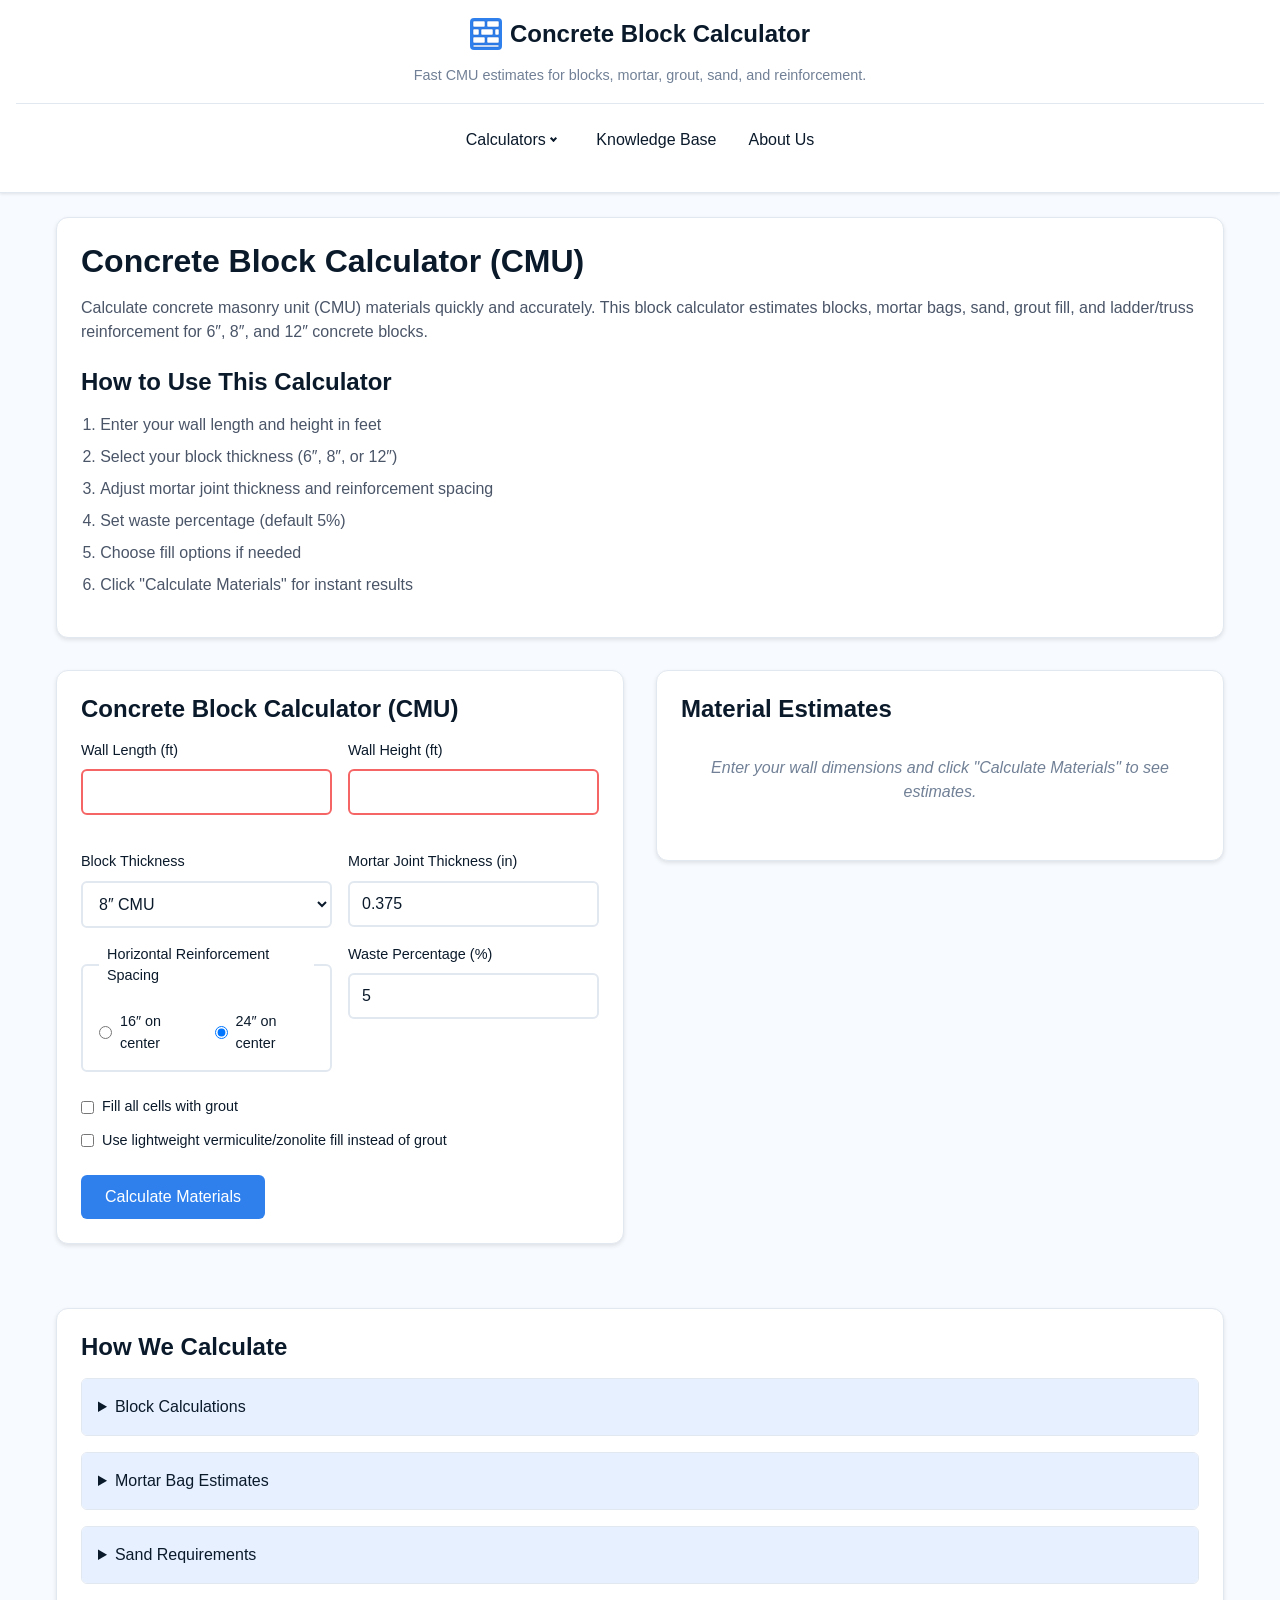
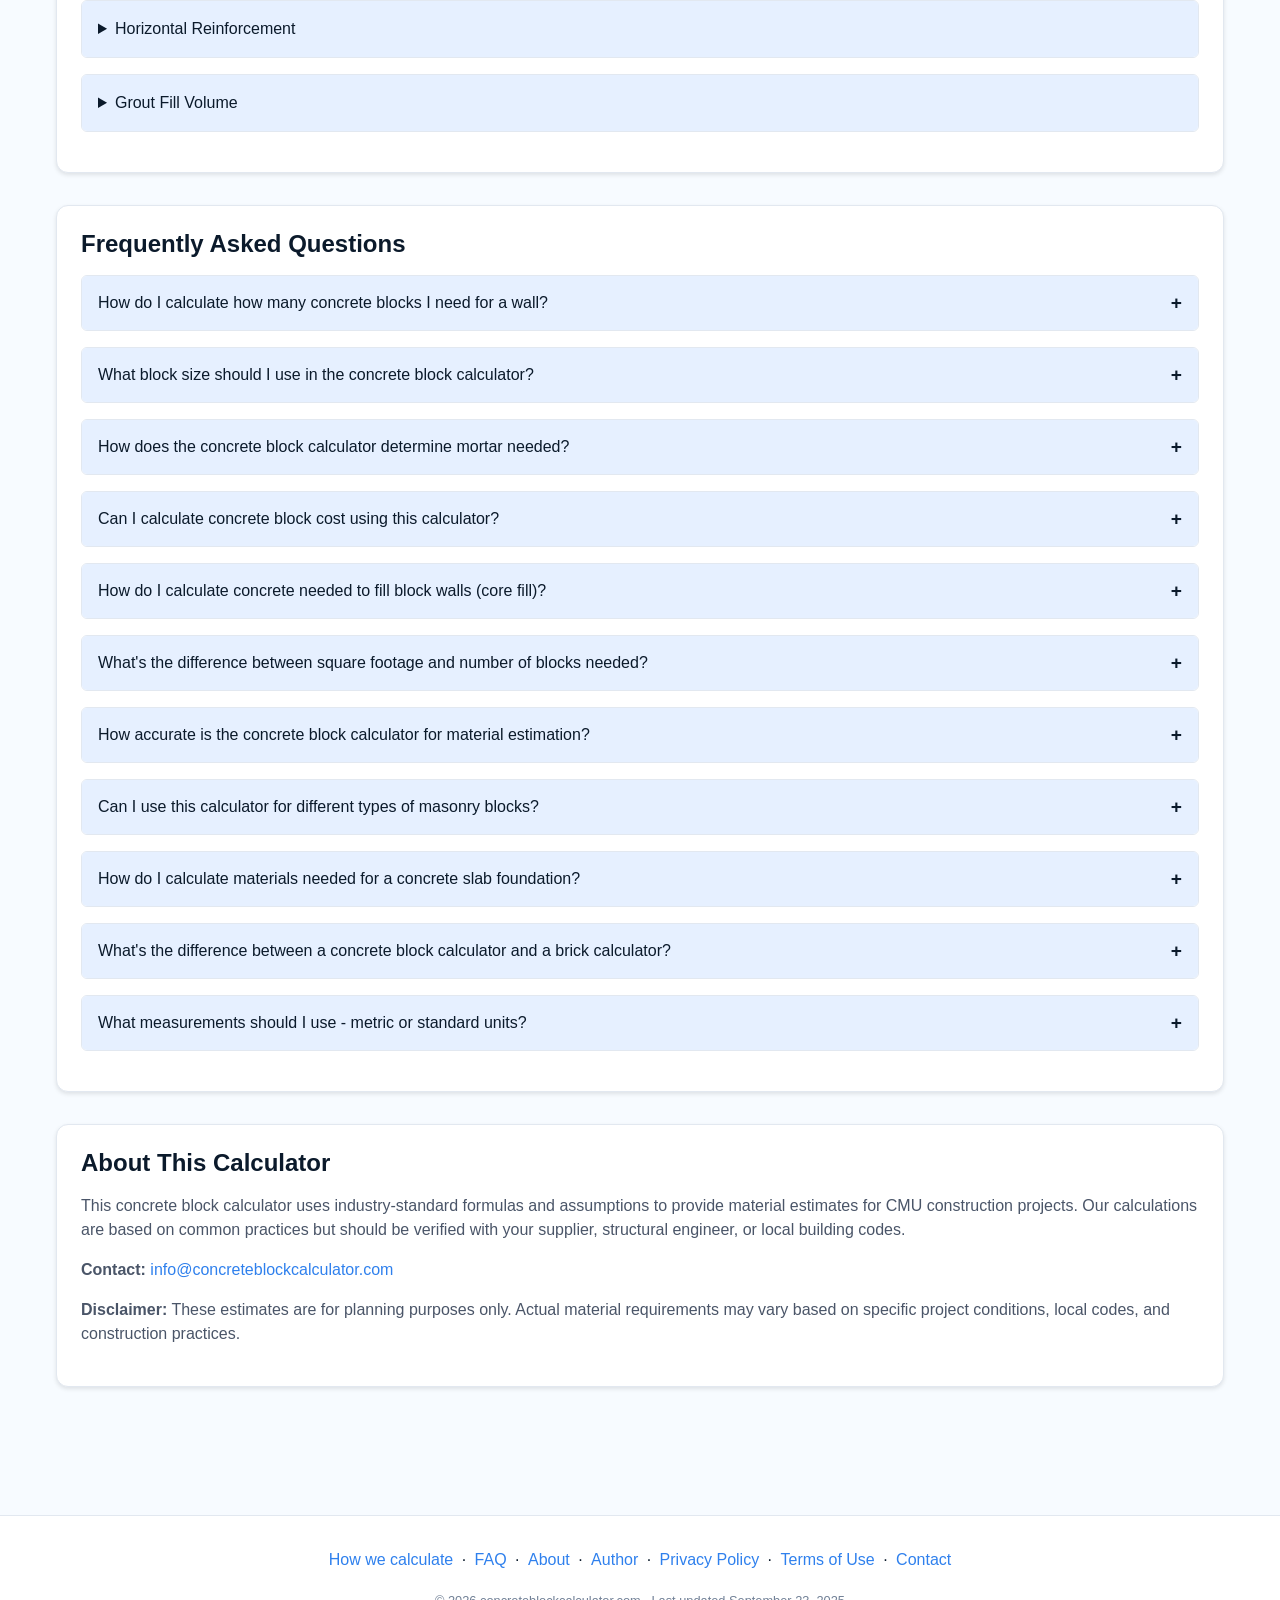
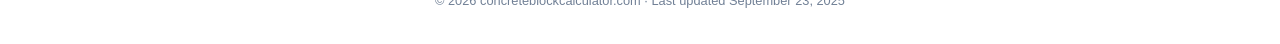
==== index.html @ 1ff7d99a "Refining Blog, Knowledge Base, Favicon, and navigation links" ====
<!DOCTYPE html>
<html lang="en">
<head>
  <meta charset="utf-8">
  <title>Concrete Block Calculator (CMU) – Blocks, Mortar, Grout, Reinforcement</title>
  <meta name="viewport" content="width=device-width, initial-scale=1">
  <meta name="description" content="Calculate concrete block (CMU) materials for 6″, 8″, and 12″ blocks. Estimate blocks, mortar, sand, grout, and reinforcement with our fast, accurate tool.">
  <link rel="canonical" href="https://concreteblockcalculator.com/">
  <meta property="og:title" content="Concrete Block Calculator (CMU)">
  <meta property="og:description" content="Calculate concrete block (CMU) materials for 6″, 8″, and 12″ blocks. Estimate blocks, mortar, sand, grout, and reinforcement with our fast, accurate tool.">
  <meta property="og:type" content="website">
  <meta property="og:url" content="https://concreteblockcalculator.com/">
  <meta property="og:image" content="https://concreteblockcalculator.com/favicon.svg">
  <meta name="twitter:card" content="summary_large_image">
  <meta name="twitter:title" content="Concrete Block Calculator (CMU)">
  <meta name="twitter:description" content="Calculate concrete block (CMU) materials for 6″, 8″, and 12″ blocks. Estimate blocks, mortar, sand, grout, and reinforcement with our fast, accurate tool.">
  <meta name="twitter:image" content="https://concreteblockcalculator.com/favicon.svg">
  <link rel="manifest" href="manifest.webmanifest">
  <link rel="icon" href="favicon.svg" type="image/svg+xml">
  
  <!-- Google tag (gtag.js) -->
  <script async src="https://www.googletagmanager.com/gtag/js?id=G-LEM0LS9VSQ"></script>
  <script>
    window.dataLayer = window.dataLayer || [];
    function gtag(){dataLayer.push(arguments);}
    gtag('js', new Date());
    gtag('config', 'G-LEM0LS9VSQ');
  </script>
  
  <style>
    /* Critical CSS for above-the-fold */
    *,*::before,*::after{box-sizing:border-box}
    body{margin:0;font-family:-apple-system,BlinkMacSystemFont,"Segoe UI",Roboto,sans-serif;line-height:1.5;color:#0B1A2B;background:#F7FBFF}
    .site-header{padding:1rem;text-align:center;background:#fff;box-shadow:0 1px 3px rgba(0,0,0,0.1)}
    .nav-menu{display:flex;justify-content:center;gap:1rem;margin:1rem 0}
    .nav-menu a{font-size:1rem;color:#0B1A2B;text-decoration:none}
    .nav-menu a:hover{text-decoration:underline}
    .brand{display:inline-flex;align-items:center;gap:0.5rem;font-size:1.5rem;font-weight:700;text-decoration:none;color:#0B1A2B}
    .brand img{width:32px;height:32px}
    .tagline{margin:0.5rem 0 0;color:#666;font-size:0.9rem}
    main{max-width:1200px;margin:0 auto;padding:1rem}
    .calculator{background:#fff;border-radius:8px;padding:1.5rem;margin-bottom:2rem;box-shadow:0 2px 4px rgba(0,0,0,0.1)}
    h1{margin:0 0 1rem;font-size:2rem;color:#0B1A2B}
  </style>
  <link rel="stylesheet" href="styles.css">
</head>
<body>
  <a href="#main" class="skip-link">Skip to main content</a>
  <header class="site-header">
    <div class="header-container">
      <div class="brand-group">
        <a class="brand" href="/">
          <img src="favicon.svg" alt="" aria-hidden="true" width="32" height="32">
          <span>Concrete Block Calculator</span>
        </a>
        <p class="tagline">Fast CMU estimates for blocks, mortar, grout, sand, and reinforcement.</p>
      </div>

      <button class="menu-toggle" aria-label="Toggle navigation" aria-expanded="false" id="menuToggle">
        <span class="hamburger"></span>
      </button>

      <nav class="main-nav" id="mainNav">
        <div class="nav-item dropdown">
          <a class="nav-link dropdown-toggle" id="calculatorsDropdown" role="button" aria-expanded="false">Calculators</a>
          <div class="dropdown-menu" aria-labelledby="calculatorsDropdown">
            <a href="/" class="dropdown-item">Concrete Block Calculator</a>
            <a href="/retaining-wall/index.html" class="dropdown-item">Retaining Wall Calculator</a>
            <a href="/block-weight/index.html" class="dropdown-item">Block Weight Calculator</a>
            <a href="/fire-pit-planter/index.html" class="dropdown-item">Fire Pit & Planter Calculator</a>
          </div>
        </div>
        <div class="nav-item">
          <a href="/knowledge-base/" class="nav-link">Knowledge Base</a>
        </div>
        <div class="nav-item">
          <a href="/about-us/" class="nav-link">About Us</a>
        </div>
      </nav>
    </div>
  </header>

  <main id="main">
    <section class="intro">
      <h1>Concrete Block Calculator (CMU)</h1>
      <p>Calculate concrete masonry unit (CMU) materials quickly and accurately. This block calculator estimates blocks, mortar bags, sand, grout fill, and ladder/truss reinforcement for 6″, 8″, and 12″ concrete blocks.</p>
      <div class="steps">
        <h2>How to Use This Calculator</h2>
        <ol>
          <li>Enter your wall length and height in feet</li>
          <li>Select your block thickness (6″, 8″, or 12″)</li>
          <li>Adjust mortar joint thickness and reinforcement spacing</li>
          <li>Set waste percentage (default 5%)</li>
          <li>Choose fill options if needed</li>
          <li>Click "Calculate Materials" for instant results</li>
        </ol>
      </div>
    </section>

    <div class="main-content">
      <section class="calculator" aria-labelledby="calc-title">
        <h2 id="calc-title">Concrete Block Calculator (CMU)</h2>
        
        <form id="calc-form" novalidate>
          <div class="form-grid">
            <div class="form-group">
              <label for="length">Wall Length (ft)</label>
              <input type="number" id="length" name="length" min="0" step="0.1" required aria-describedby="length-error">
              <div id="length-error" class="error-message" aria-live="polite"></div>
            </div>

            <div class="form-group">
              <label for="height">Wall Height (ft)</label>
              <input type="number" id="height" name="height" min="0" step="0.1" required aria-describedby="height-error">
              <div id="height-error" class="error-message" aria-live="polite"></div>
            </div>

            <div class="form-group">
              <label for="thickness">Block Thickness</label>
              <select id="thickness" name="thickness" required>
                <option value="6">6″ CMU</option>
                <option value="8" selected>8″ CMU</option>
                <option value="12">12″ CMU</option>
              </select>
            </div>

            <div class="form-group">
              <label for="mortarJoint">Mortar Joint Thickness (in)</label>
              <input type="number" id="mortarJoint" name="mortarJoint" value="0.375" min="0.25" max="0.75" step="0.125" title="Typical range: 0.25″ to 0.75″">
            </div>

            <div class="form-group">
              <fieldset>
                <legend>Horizontal Reinforcement Spacing</legend>
                <div class="radio-group">
                  <label>
                    <input type="radio" name="spacing" value="16" id="spacing16">
                    <span>16″ on center</span>
                  </label>
                  <label>
                    <input type="radio" name="spacing" value="24" id="spacing24" checked>
                    <span>24″ on center</span>
                  </label>
                </div>
              </fieldset>
            </div>

            <div class="form-group">
              <label for="waste">Waste Percentage (%)</label>
              <input type="number" id="waste" name="waste" value="5" min="0" max="20" step="1">
            </div>
          </div>

          <div class="options">
            <div class="checkbox-group">
              <label>
                <input type="checkbox" id="fillCells" name="fillCells">
                <span>Fill all cells with grout</span>
              </label>
            </div>
            <div class="checkbox-group">
              <label>
                <input type="checkbox" id="useVermiculite" name="useVermiculite">
                <span>Use lightweight vermiculite/zonolite fill instead of grout</span>
              </label>
            </div>
          </div>

          <button type="submit" class="btn-primary">Calculate Materials</button>
        </form>
      </section>

      <section class="results" aria-live="polite" aria-atomic="true" id="results">
        <h2>Material Estimates</h2>
        <div id="results-content">
          <p class="placeholder">Enter your wall dimensions and click "Calculate Materials" to see estimates.</p>
        </div>
        <div class="result-actions" style="display: none;">
          <button id="printBtn" class="btn-secondary">Print / Save PDF</button>
          <button id="copyBtn" class="btn-secondary">Copy Results</button>
          <button id="shareBtn" class="btn-secondary">Share Link</button>
        </div>
      </section>
    </div>

    <section class="how" id="how-we-calculate">
      <h2>How We Calculate</h2>
      <details>
        <summary>Block Calculations</summary>
        <p><strong>Formula:</strong> Wall Area (ft²) ÷ Block Face Area (0.889 ft²) = Raw Blocks Needed</p>
        <p>Each standard 8×8×16 block covers approximately 0.889 square feet including mortar joints. We round up and add your specified waste percentage.</p>
      </details>
      
      <details>
        <summary>Mortar Bag Estimates</summary>
        <p><strong>Formula:</strong> (Blocks ÷ 100) × 7 bags = Mortar Bags</p>
        <p>Based on industry standard of approximately 7 bags of masonry cement per 100 blocks. Actual usage may vary based on joint thickness and block dimensions.</p>
      </details>
      
      <details>
        <summary>Sand Requirements</summary>
        <p><strong>Formula:</strong> Mortar Bags × 0.003 tons/bag = Sand Needed</p>
        <p>Estimates sand based on typical mortar mix ratios. Many contractors add an extra half yard for small pours.</p>
      </details>
      
      <details>
        <summary>Horizontal Reinforcement</summary>
        <p><strong>Formula:</strong> (Wall Height ÷ Spacing) × Wall Length = Linear Feet</p>
        <p>Calculates ladder or truss reinforcement runs based on your selected spacing (16″ or 24″ on center). Results rounded to 10-foot stick purchases.</p>
      </details>
      
      <details>
        <summary>Grout Fill Volume</summary>
        <p><strong>Factors per 100 ft²:</strong> 6″ = 0.93 yd³, 8″ = 1.12 yd³, 12″ = 1.65 yd³</p>
        <p>Based on typical hollow core volumes for standard CMU blocks. Add half yard option available for small pours.</p>
      </details>
    </section>

    <section class="faq" id="faq">
      <h2>Frequently Asked Questions</h2>
      
      <div class="faq-item">
        <button class="faq-question" aria-expanded="false" aria-controls="faq1">
          How do I calculate how many concrete blocks I need for a wall?
        </button>
        <div class="faq-answer" id="faq1">
          <p>To calculate the number of concrete blocks needed for a wall, use our concrete block calculator by entering the wall's width and height dimensions. The calculator will determine the total square footage of your wall and divide it by the area of a single concrete block to estimate the quantity needed. Remember to add 5-10% extra blocks for cuts and breakage during construction.</p>
        </div>
      </div>

      <div class="faq-item">
        <button class="faq-question" aria-expanded="false" aria-controls="faq2">
          What block size should I use in the concrete block calculator?
        </button>
        <div class="faq-answer" id="faq2">
          <p>Standard concrete blocks come in various sizes, with the most common being 8x8x16 inches. When using the concrete block calculator, select your specific block size from the dropdown menu. The calculator supports different masonry block dimensions including hollow blocks, cinder blocks, and solid concrete blocks to provide accurate material estimation.</p>
        </div>
      </div>

      <div class="faq-item">
        <button class="faq-question" aria-expanded="false" aria-controls="faq3">
          How does the concrete block calculator determine mortar needed?
        </button>
        <div class="faq-answer" id="faq3">
          <p>Our masonry calculator estimates the amount of mortar required based on your wall dimensions and block size. It calculates the number of mortar joints (horizontal and vertical) and multiplies by the joint thickness to determine total mortar volume. Typically, you'll need about 1 bag of mortar mix per 30-35 concrete blocks, depending on joint thickness and block dimensions.</p>
        </div>
      </div>

      <div class="faq-item">
        <button class="faq-question" aria-expanded="false" aria-controls="faq4">
          Can I calculate concrete block cost using this calculator?
        </button>
        <div class="faq-answer" id="faq4">
          <p>Yes, our concrete block calculator includes a cost estimation feature. Simply enter the price per block or price per square foot in your area, and the calculator will multiply this by the total number of blocks needed to estimate your material cost. This helps with construction budgeting and project planning.</p>
        </div>
      </div>

      <div class="faq-item">
        <button class="faq-question" aria-expanded="false" aria-controls="faq5">
          How do I calculate concrete needed to fill block walls (core fill)?
        </button>
        <div class="faq-answer" id="faq5">
          <p>To calculate concrete needed for block fill, use the calculator's core fill option. Enter your wall dimensions and select hollow blocks. The calculator will determine the volume of hollow cores that need filling with concrete. This is essential for reinforced masonry construction and structural concrete block walls.</p>
        </div>
      </div>

      <div class="faq-item">
        <button class="faq-question" aria-expanded="false" aria-controls="faq6">
          What's the difference between square footage and number of blocks needed?
        </button>
        <div class="faq-answer" id="faq6">
          <p>Square footage measures the total wall area, while the number of blocks needed is calculated by dividing the wall's square footage by the area of a single block. Our concrete block calculator performs this calculation automatically, accounting for mortar joints and providing both measurements for your construction project.</p>
        </div>
      </div>

      <div class="faq-item">
        <button class="faq-question" aria-expanded="false" aria-controls="faq7">
          How accurate is the concrete block calculator for material estimation?
        </button>
        <div class="faq-answer" id="faq7">
          <p>Our free concrete calculator provides precise estimates based on standard construction practices. However, actual materials needed may vary depending on factors like block size variations, mortar joint thickness, and construction methods. We recommend ordering 5-10% additional materials beyond the calculator's estimate to account for waste and cuts.</p>
        </div>
      </div>

      <div class="faq-item">
        <button class="faq-question" aria-expanded="false" aria-controls="faq8">
          Can I use this calculator for different types of masonry blocks?
        </button>
        <div class="faq-answer" id="faq8">
          <p>Yes, our masonry calculators support various block types including concrete blocks, cinder blocks, hollow blocks, and solid masonry units. Select your specific block type and dimensions, and the calculator will adjust the estimation accordingly. This versatility makes it useful for different construction and foundation projects.</p>
        </div>
      </div>

      <div class="faq-item">
        <button class="faq-question" aria-expanded="false" aria-controls="faq9">
          How do I calculate materials needed for a concrete slab foundation?
        </button>
        <div class="faq-answer" id="faq9">
          <p>For slab calculations, enter the length, width, and thickness of your concrete slab. The calculator will determine the cubic yards of concrete needed and can estimate additional materials like aggregate, cement, and sand ratios. This feature is perfect for foundation work and concrete construction projects.</p>
        </div>
      </div>

      <div class="faq-item">
        <button class="faq-question" aria-expanded="false" aria-controls="faq10">
          What's the difference between a concrete block calculator and a brick calculator?
        </button>
        <div class="faq-answer" id="faq10">
          <p>Concrete blocks and bricks are different masonry materials requiring separate calculations. Concrete blocks are typically larger (8x8x16 inches) and used for structural walls and foundations, while bricks are smaller (approximately 2.25x3.75x8 inches) and often used for decorative facades. Our concrete block calculator is specifically designed for concrete masonry units (CMU), but we also offer a brick calculator for traditional clay brick projects. Brick calculations require different mortar ratios and joint spacing compared to concrete blocks.</p>
        </div>
      </div>

      <div class="faq-item">
        <button class="faq-question" aria-expanded="false" aria-controls="faq11">
          What measurements should I use - metric or standard units?
        </button>
        <div class="faq-answer" id="faq11">
          <p>Our concrete block calculator supports both metric and standard (inch/foot) measurements. Choose the unit system that matches your project specifications. The calculator will maintain consistency throughout all calculations and provide results in your selected measurement system, ensuring accurate material quantity determination for your masonry project.</p>
        </div>
      </div>

      <script type="application/ld+json" id="faq-jsonld">
      {
        "@context": "https://schema.org",
        "@type": "FAQPage",
        "mainEntity": [
          {
            "@type": "Question",
            "name": "How do I calculate how many concrete blocks I need for a wall?",
            "acceptedAnswer": {
              "@type": "Answer",
              "text": "To calculate the number of concrete blocks needed for a wall, use our concrete block calculator by entering the wall's width and height dimensions. The calculator will determine the total square footage of your wall and divide it by the area of a single concrete block to estimate the quantity needed. Remember to add 5-10% extra blocks for cuts and breakage during construction."
            }
          },
          {
            "@type": "Question",
            "name": "What block size should I use in the concrete block calculator?",
            "acceptedAnswer": {
              "@type": "Answer",
              "text": "Standard concrete blocks come in various sizes, with the most common being 8x8x16 inches. When using the concrete block calculator, select your specific block size from the dropdown menu. The calculator supports different masonry block dimensions including hollow blocks, cinder blocks, and solid concrete blocks to provide accurate material estimation."
            }
          },
          {
            "@type": "Question",
            "name": "How does the concrete block calculator determine mortar needed?",
            "acceptedAnswer": {
              "@type": "Answer",
              "text": "Our masonry calculator estimates the amount of mortar required based on your wall dimensions and block size. It calculates the number of mortar joints (horizontal and vertical) and multiplies by the joint thickness to determine total mortar volume. Typically, you'll need about 1 bag of mortar mix per 30-35 concrete blocks, depending on joint thickness and block dimensions."
            }
          },
          {
            "@type": "Question",
            "name": "Can I calculate concrete block cost using this calculator?",
            "acceptedAnswer": {
              "@type": "Answer",
              "text": "Yes, our concrete block calculator includes a cost estimation feature. Simply enter the price per block or price per square foot in your area, and the calculator will multiply this by the total number of blocks needed to estimate your material cost. This helps with construction budgeting and project planning."
            }
          },
          {
            "@type": "Question",
            "name": "How do I calculate concrete needed to fill block walls (core fill)?",
            "acceptedAnswer": {
              "@type": "Answer",
              "text": "To calculate concrete needed for block fill, use the calculator's core fill option. Enter your wall dimensions and select hollow blocks. The calculator will determine the volume of hollow cores that need filling with concrete. This is essential for reinforced masonry construction and structural concrete block walls."
            }
          },
          {
            "@type": "Question",
            "name": "What's the difference between square footage and number of blocks needed?",
            "acceptedAnswer": {
              "@type": "Answer",
              "text": "Square footage measures the total wall area, while the number of blocks needed is calculated by dividing the wall's square footage by the area of a single block. Our concrete block calculator performs this calculation automatically, accounting for mortar joints and providing both measurements for your construction project."
            }
          },
          {
            "@type": "Question",
            "name": "How accurate is the concrete block calculator for material estimation?",
            "acceptedAnswer": {
              "@type": "Answer",
              "text": "Our free concrete calculator provides precise estimates based on standard construction practices. However, actual materials needed may vary depending on factors like block size variations, mortar joint thickness, and construction methods. We recommend ordering 5-10% additional materials beyond the calculator's estimate to account for waste and cuts."
            }
          },
          {
            "@type": "Question",
            "name": "Can I use this calculator for different types of masonry blocks?",
            "acceptedAnswer": {
              "@type": "Answer",
              "text": "Yes, our masonry calculators support various block types including concrete blocks, cinder blocks, hollow blocks, and solid masonry units. Select your specific block type and dimensions, and the calculator will adjust the estimation accordingly. This versatility makes it useful for different construction and foundation projects."
            }
          },
          {
            "@type": "Question",
            "name": "How do I calculate materials needed for a concrete slab foundation?",
            "acceptedAnswer": {
              "@type": "Answer",
              "text": "For slab calculations, enter the length, width, and thickness of your concrete slab. The calculator will determine the cubic yards of concrete needed and can estimate additional materials like aggregate, cement, and sand ratios. This feature is perfect for foundation work and concrete construction projects."
            }
          },
          {
            "@type": "Question",
            "name": "What's the difference between a concrete block calculator and a brick calculator?",
            "acceptedAnswer": {
              "@type": "Answer",
              "text": "Concrete blocks and bricks are different masonry materials requiring separate calculations. Concrete blocks are typically larger (8x8x16 inches) and used for structural walls and foundations, while bricks are smaller (approximately 2.25x3.75x8 inches) and often used for decorative facades. Our concrete block calculator is specifically designed for concrete masonry units (CMU), but we also offer a brick calculator for traditional clay brick projects. Brick calculations require different mortar ratios and joint spacing compared to concrete blocks."
            }
          },
          {
            "@type": "Question",
            "name": "What measurements should I use - metric or standard units?",
            "acceptedAnswer": {
              "@type": "Answer",
              "text": "Our concrete block calculator supports both metric and standard (inch/foot) measurements. Choose the unit system that matches your project specifications. The calculator will maintain consistency throughout all calculations and provide results in your selected measurement system, ensuring accurate material quantity determination for your masonry project."
            }
          }
        ]
      }
      </script>
      <script type="application/ld+json">
      {
        "@context": "https://schema.org",
        "@type": "WebApplication",
        "name": "Concrete Block Calculator (CMU)",
        "url": "https://concreteblockcalculator.com/",
        "description": "A web-based calculator for estimating concrete masonry unit (CMU) materials, including blocks, mortar, sand, grout, and reinforcement for 6″, 8″, and 12″ blocks.",
        "applicationCategory": "Construction",
        "operatingSystem": "All",
        "offers": {
          "@type": "Offer",
          "price": "0",
          "priceCurrency": "USD"
        }
      }
      </script>
    </section>

    <section class="about">
      <h2>About This Calculator</h2>
      <p>This concrete block calculator uses industry-standard formulas and assumptions to provide material estimates for CMU construction projects. Our calculations are based on common practices but should be verified with your supplier, structural engineer, or local building codes.</p>
      <p><strong>Contact:</strong> <a href="mailto:info@concreteblockcalculator.com">info@concreteblockcalculator.com</a></p>
      <p><strong>Disclaimer:</strong> These estimates are for planning purposes only. Actual material requirements may vary based on specific project conditions, local codes, and construction practices.</p>
    </section>
  </main>

  <footer class="site-footer">
    <nav>
      <a href="#how-we-calculate">How we calculate</a> · 
      <a href="#faq">FAQ</a> · 
      <a href="/about">About</a> · 
      <a href="/author">Author</a> · 
      <a href="/privacy">Privacy Policy</a> · 
      <a href="/terms">Terms of Use</a> · 
      <a href="mailto:info@concreteblockcalculator.com">Contact</a>
    </nav>
    <small>
      © <span id="year"></span> concreteblockcalculator.com · 
      Last updated <time id="lastUpdated" datetime="2025-09-23">September 23, 2025</time>
    </small>
  </footer>

  <script src="app.js" defer></script>
</body>
</html>
---- styles.css ----
/* Reset and base styles */
*,
*::before,
*::after {
  box-sizing: border-box;
}

body {
  margin: 0;
  font-family: -apple-system, BlinkMacSystemFont, "Segoe UI", Roboto, "Helvetica Neue", Arial, sans-serif;
  line-height: 1.5;
  color: #0B1A2B;
  background: #F7FBFF;
  font-size: 16px;
}

/* Colors */
:root {
  --bg-primary: #F7FBFF;
  --bg-secondary: #ffffff;
  --bg-accent: #E6F0FF;
  --text-primary: #0B1A2B;
  --text-secondary: #4A5568;
  --text-muted: #718096;
  --primary: #2F80ED;
  --primary-hover: #2563EB;
  --primary-light: #EBF4FF;
  --border: #E2E8F0;
  --shadow: rgba(0, 0, 0, 0.1);
  --shadow-lg: rgba(0, 0, 0, 0.15);
  --success: #48BB78;
  --error: #F56565;
  --warning: #ED8936;
}

/* Dark mode */
@media (prefers-color-scheme: dark) {
  :root {
    --bg-primary: #1A202C;
    --bg-secondary: #2D3748;
    --bg-accent: #2A4A6B;
    --text-primary: #F7FAFC;
    --text-secondary: #E2E8F0;
    --text-muted: #A0AEC0;
    --primary: #63B3ED;
    --primary-hover: #4299E1;
    --primary-light: #2A4A6B;
    --border: #4A5568;
    --shadow: rgba(0, 0, 0, 0.3);
    --shadow-lg: rgba(0, 0, 0, 0.4);
  }
}

/* Typography */
h1, h2, h3, h4, h5, h6 {
  margin: 0 0 1rem 0;
  font-weight: 600;
  line-height: 1.2;
  color: var(--text-primary);
}

h1 {
  font-size: 2rem;
}

h2 {
  font-size: 1.5rem;
}

h3 {
  font-size: 1.25rem;
}

p {
  margin: 0 0 1rem 0;
  color: var(--text-secondary);
}

a {
  color: var(--primary);
  text-decoration: none;
}

a:hover {
  color: var(--primary-hover);
  text-decoration: underline;
}

/* Layout */
.site-header {
  padding: 1rem;
  text-align: center;
  background: var(--bg-secondary);
  box-shadow: 0 1px 3px var(--shadow);
  border-bottom: 1px solid var(--border);
}

.brand {
  display: inline-flex;
  align-items: center;
  gap: 0.5rem;
  font-size: 1.5rem;
  font-weight: 700;
  text-decoration: none;
  color: var(--text-primary);
}

.brand:hover {
  text-decoration: none;
}

.brand img {
  width: 32px;
  height: 32px;
  flex-shrink: 0;
}

.tagline {
  margin: 0.5rem 0 0;
  color: var(--text-muted);
  font-size: 0.9rem;
}

/* --- New Navigation System --- */
.main-nav {
  display: flex;
  justify-content: center;
  align-items: center;
  gap: 2rem;
  padding: 1rem 0;
  border-top: 1px solid var(--border);
  margin-top: 1rem;
}

.nav-item {
  position: relative;
  list-style: none;
}

.nav-link {
  color: var(--text-primary);
  text-decoration: none;
  font-weight: 500;
  font-size: 1rem;
  padding: 0.5rem 0;
  display: block;
  transition: color 0.2s;
}

.nav-link:hover {
  color: var(--primary);
  text-decoration: none;
}

/* Dropdown */
.dropdown {
  position: relative;
}

.dropdown-toggle {
  display: flex;
  align-items: center;
  gap: 0.35rem;
  cursor: pointer;
  padding-right: 0.5rem;
}

.dropdown-toggle::after {
  content: '';
  width: 5px;
  height: 5px;
  border-right: 2px solid currentColor;
  border-bottom: 2px solid currentColor;
  transform: rotate(45deg);
  margin-top: -2px;
  transition: transform 0.2s;
}

.dropdown.active .dropdown-toggle::after {
  transform: rotate(-135deg);
  margin-top: 2px;
}

.dropdown-menu {
  position: absolute;
  top: calc(100% + 10px);
  right: 0;
  background: var(--bg-secondary);
  border: 1px solid var(--border);
  border-radius: 12px;
  box-shadow: 0 15px 35px rgba(0,0,0,0.1);
  padding: 0.75rem;
  min-width: 280px;
  z-index: 1000;
  opacity: 0;
  visibility: hidden;
  transform: translateY(10px);
  transition: all 0.3s cubic-bezier(0.165, 0.84, 0.44, 1);
}

.dropdown:hover .dropdown-menu,
.dropdown.active .dropdown-menu {
  opacity: 1;
  visibility: visible;
  transform: translateY(0);
}

.dropdown-item {
  display: block;
  padding: 0.85rem 1rem;
  color: var(--text-primary);
  text-decoration: none;
  border-radius: 8px;
  font-size: 0.95rem;
  transition: all 0.2s;
  border-left: 3px solid transparent;
}

.dropdown-item:hover {
  background: var(--primary-light);
  color: var(--primary);
  text-decoration: none;
  padding-left: 1.25rem;
  border-left: 3px solid var(--primary);
}

.dropdown-item.active {
  background: var(--primary-light);
  color: var(--primary);
  font-weight: 600;
  border-left: 3px solid var(--primary);
}

/* Mobile Menu Toggle */
.menu-toggle {
  display: none;
  background: none;
  border: none;
  cursor: pointer;
  padding: 0.5rem;
  z-index: 1001;
  border-radius: 4px;
}

.menu-toggle:hover {
  background: var(--bg-accent);
}

.hamburger {
  display: block;
  width: 20px;
  height: 2px;
  background: var(--text-primary);
  position: relative;
  transition: all 0.3s;
}

.hamburger::before,
.hamburger::after {
  content: '';
  position: absolute;
  width: 20px;
  height: 2px;
  background: var(--text-primary);
  transition: all 0.3s;
}

.hamburger::before { top: -6px; }
.hamburger::after { bottom: 6px; }

/* Menu open state */
.menu-toggle.active .hamburger { background: transparent; }
.menu-toggle.active .hamburger::before { transform: rotate(45deg); top: 0; }
.menu-toggle.active .hamburger::after { transform: rotate(-45deg); bottom: 0; }

@media (max-width: 991px) {
  .header-container {
    padding: 0 1rem;
  }
  
  .menu-toggle {
    display: block;
  }
  
  .main-nav {
    position: fixed;
    top: 70px;
    left: 0;
    width: 100%;
    height: calc(100vh - 70px);
    background: var(--bg-secondary);
    flex-direction: column;
    padding: 2rem;
    gap: 1rem;
    align-items: flex-start;
    transform: translateX(100%);
    transition: transform 0.3s ease-in-out;
    z-index: 1000;
    border-top: 1px solid var(--border);
    margin-top: 0;
    display: flex;
  }
  
  .main-nav.active {
    transform: translateX(0);
  }
  
  .nav-item {
    width: 100%;
  }
  
  .nav-link {
    width: 100%;
    font-size: 1.1rem;
    padding: 0.75rem 0;
    border-bottom: 1px solid var(--border);
  }

  .dropdown-menu {
    position: static;
    opacity: 1;
    visibility: visible;
    transform: none;
    box-shadow: none;
    border: none;
    padding: 0 0 0 1.5rem;
    max-height: 0;
    overflow: hidden;
    transition: max-height 0.3s ease-out;
    min-width: 100%;
  }

  .dropdown.active .dropdown-menu {
    max-height: 500px;
    margin-top: 0.5rem;
  }
  
  .dropdown-toggle::after {
    margin-left: auto;
  }
}

/* Blog Components */
.blog-layout {
  display: grid;
  grid-template-columns: 1fr;
  gap: 2.5rem;
  margin: 2rem auto;
  max-width: 1200px;
  width: 100%;
}

@media (min-width: 1024px) {
  .blog-layout {
    grid-template-columns: minmax(0, 1fr) 320px;
    padding: 0 1rem;
  }
}

.blog-main {
  line-height: 1.8;
  font-size: 1.1rem;
  color: #374151;
}

.blog-main h2 {
  margin-top: 3rem;
  margin-bottom: 1.5rem;
  font-size: clamp(1.6rem, 4vw, 2.2rem);
  color: #111827;
  border-bottom: 2px solid #f3f4f6;
  padding-bottom: 0.5rem;
}

.blog-main h3 {
  margin-top: 2.5rem;
  margin-bottom: 1rem;
  font-size: clamp(1.3rem, 3vw, 1.6rem);
  color: #111827;
}

.blog-main p {
  margin-bottom: 1.5rem;
}

.breadcrumb {
  margin-bottom: 1.5rem;
  font-size: 0.9rem;
  color: var(--text-muted);
}

.breadcrumb a {
  color: var(--text-secondary);
}

.breadcrumb span {
  margin: 0 0.5rem;
}

.article-header {
  background: linear-gradient(135deg, #0B1A2B 0%, #1a3a5c 100%);
  border-radius: 20px;
  padding: 3.5rem 2.5rem;
  margin-bottom: 3rem;
  box-shadow: 0 10px 30px var(--shadow-lg);
  border: 1px solid rgba(255,255,255,0.1);
  text-align: left;
  color: #fff;
  position: relative;
  overflow: hidden;
}

.article-header::before {
  content: "";
  position: absolute;
  top: -50%;
  right: -10%;
  width: 400px;
  height: 400px;
  background: radial-gradient(circle, rgba(47, 128, 237, 0.2) 0%, transparent 70%);
  pointer-events: none;
}

.article-header h1 {
  color: #fff;
  margin-bottom: 1rem;
  font-size: clamp(1.8rem, 5vw, 2.5rem);
}

.article-header p {
  color: rgba(255,255,255,0.9);
  font-size: 1.1rem;
}

.toc-btn {
  display: inline-block;
  margin-top: 1.5rem;
  background: rgba(255,255,255,0.2);
  border: 1px solid rgba(255,255,255,0.4);
  color: #fff;
  border-radius: 8px;
  padding: 0.75rem 1.5rem;
  font-size: 0.95rem;
  font-weight: 600;
  cursor: pointer;
  transition: all 0.2s;
  text-decoration: none;
}

.toc-btn:hover {
  background: rgba(255,255,255,0.3);
  color: #fff;
  text-decoration: none;
  transform: translateY(-2px);
}

.article-meta {
  display: flex;
  flex-wrap: wrap;
  gap: 1rem;
  margin-bottom: 1.5rem;
  font-size: 0.85rem;
  color: rgba(255,255,255,0.8);
}

.article-meta span {
  display: flex;
  align-items: center;
  gap: 0.4rem;
}

.blog-sidebar {
  display: flex;
  flex-direction: column;
  gap: 2rem;
}

.sidebar-widget {
  background: var(--bg-secondary);
  border: 1px solid var(--border);
  border-radius: 12px;
  padding: 1.5rem;
  box-shadow: 0 2px 4px var(--shadow);
}

.sidebar-widget h3 {
  font-size: 1.1rem;
  margin-bottom: 1.25rem;
  padding-bottom: 0.75rem;
  border-bottom: 2px solid var(--primary-light);
  color: var(--text-primary);
}

.latest-posts-list {
  list-style: none;
  padding: 0;
  margin: 0;
}

.latest-posts-list li {
  margin-bottom: 1rem;
  padding-bottom: 1rem;
  border-bottom: 1px solid var(--border);
}

.latest-posts-list li:last-child {
  margin-bottom: 0;
  padding-bottom: 0;
  border-bottom: none;
}

.latest-posts-list a {
  display: block;
  font-weight: 500;
  color: var(--text-primary);
  font-size: 0.95rem;
  line-height: 1.4;
  margin-bottom: 0.25rem;
}

.latest-posts-list a:hover {
  color: var(--primary);
  text-decoration: none;
}

.latest-posts-list .post-date {
  font-size: 0.8rem;
  color: var(--text-muted);
}

.sidebar-cta {
  background: linear-gradient(135deg, var(--primary) 0%, #1a56db 100%);
  color: white;
  padding: 1.5rem;
  border-radius: 20px;
  text-align: center;
  box-shadow: 0 4px 15px rgba(0,0,0,0.1);
}

.sidebar-cta h4 {
  color: white;
  margin-bottom: 0.5rem;
}

.sidebar-cta p {
  color: rgba(255,255,255,0.9);
  font-size: 0.85rem;
  margin-bottom: 1rem;
}

.btn-sidebar {
  display: block;
  background: white;
  color: var(--primary);
  padding: 0.6rem;
  border-radius: 6px;
  font-weight: 700;
  font-size: 0.9rem;
  text-decoration: none;
  transition: transform 0.2s;
}

.btn-sidebar:hover {
  transform: translateY(-2px);
  color: var(--primary-hover);
  text-decoration: none;
}

.badge {
  display: inline-block;
  padding: 0.2rem 0.6rem;
  border-radius: 4px;
  font-size: 0.75rem;
  font-weight: 600;
  text-transform: uppercase;
}

.badge-info { background: rgba(255,255,255,0.15); color: #fff; border: 1px solid rgba(255,255,255,0.3); }
.badge-success { background: #F0FFF4; color: #38A169; }

.callout {
  padding: 1.25rem;
  border-radius: 8px;
  margin: 1.5rem 0;
  border-left: 4px solid var(--primary);
  background: var(--bg-accent);
}

.callout-warning {
  border-color: var(--warning);
  background: #FFF8F0;
}

.callout-info {
  border-color: var(--primary);
  background: var(--bg-accent);
}

.callout h4 {
  margin: 0 0 0.5rem 0;
  display: flex;
  align-items: center;
  gap: 0.5rem;
}

.table-wrap {
  overflow-x: auto;
  margin: 1.5rem 0;
  border: 1px solid var(--border);
  border-radius: 8px;
}

.stat-grid {
  display: grid;
  grid-template-columns: repeat(auto-fit, minmax(150px, 1fr));
  gap: 1rem;
  margin: 1.5rem 0;
}

.stat-box {
  background: var(--bg-secondary);
  border: 1px solid var(--border);
  padding: 1.25rem;
  border-radius: 8px;
  text-align: center;
}

.stat-value {
  display: block;
  font-size: 1.75rem;
  font-weight: 700;
  color: var(--primary);
}

.stat-label {
  font-size: 0.85rem;
  color: var(--text-muted);
}

.checklist {
  list-style: none;
  padding: 0;
  margin: 1.5rem 0;
}

.checklist li {
  padding: 0.5rem 0;
  display: flex;
  align-items: flex-start;
  gap: 0.75rem;
  border-bottom: 1px solid var(--border);
}

.checklist li::before {
  content: "✓";
  color: var(--success);
  font-weight: bold;
}

.checklist li:last-child {
  border-bottom: none;
}

/* Blog Layout */
.blog-grid {
  display: grid;
  grid-template-columns: repeat(auto-fill, minmax(300px, 1fr));
  gap: 2rem;
  margin: 2rem 0;
}

.blog-card {
  background: var(--bg-secondary);
  border-radius: 12px;
  overflow: hidden;
  border: 1px solid var(--border);
  box-shadow: 0 2px 4px var(--shadow);
  transition: transform 0.2s, box-shadow 0.2s;
  display: flex;
  flex-direction: column;
}

.blog-card:hover {
  transform: translateY(-5px);
  box-shadow: 0 12px 20px var(--shadow-lg);
}

.blog-card-content {
  padding: 1.5rem;
  flex-grow: 1;
  display: flex;
  flex-direction: column;
}

.blog-card-tag {
  font-size: 0.75rem;
  font-weight: 700;
  text-transform: uppercase;
  color: var(--primary);
  margin-bottom: 0.5rem;
  display: block;
}

.blog-card-title {
  font-size: 1.25rem;
  margin-bottom: 0.75rem;
  line-height: 1.4;
}

.blog-card-excerpt {
  font-size: 0.95rem;
  color: var(--text-secondary);
  margin-bottom: 1.5rem;
}

.blog-card-link {
  margin-top: auto;
  font-weight: 600;
  font-size: 0.9rem;
  display: inline-flex;
  align-items: center;
  gap: 0.5rem;
}

/* Article Page Styles */
.article-header {
  margin-bottom: 3rem;
  text-align: center;
  max-width: 800px;
  margin-left: auto;
  margin-right: auto;
}

.article-content {
  max-width: 800px;
  margin: 0 auto;
  background: var(--bg-secondary);
  padding: 3rem;
  border-radius: 12px;
  box-shadow: 0 2px 4px var(--shadow);
  border: 1px solid var(--border);
}

.article-content h2 { margin-top: 2rem; }
.article-content p { margin-bottom: 1.25rem; }
.article-content ul, .article-content ol { margin-bottom: 1.5rem; padding-left: 1.5rem; }
.article-content li { margin-bottom: 0.5rem; color: var(--text-secondary); }

.cta-box {
  background: var(--primary-light);
  border: 2px solid var(--primary);
  padding: 2rem;
  border-radius: 8px;
  margin: 3rem 0;
  text-align: center;
}

.cta-box h3 {
  margin-bottom: 1rem;
  color: var(--primary);
}

/* Responsive Nav */
@media (max-width: 768px) {
  .main-nav {
    flex-direction: column;
    gap: 0.5rem;
    padding: 1rem;
  }
  
  .dropdown-menu {
    position: static;
    transform: none;
    opacity: 1;
    visibility: visible;
    box-shadow: none;
    border: none;
    padding-left: 1rem;
    display: none;
  }
  
  .dropdown.active .dropdown-menu {
    display: block;
  }
}

main {
  max-width: 1200px;
  margin: 0 auto;
  padding: 1.5rem 1rem 3rem;
  width: 100%;
}

.main-content {
  display: grid;
  gap: 2rem;
  margin: 2rem 0;
}

@media (min-width: 768px) {
  .main-content {
    grid-template-columns: 1fr 1fr;
    align-items: start;
  }
}

/* Cards */
.calculator,
.results,
.how,
.faq,
.about,
.intro {
  background: var(--bg-secondary);
  border-radius: 12px;
  padding: 1.5rem;
  margin-bottom: 2rem;
  box-shadow: 0 2px 4px var(--shadow);
  border: 1px solid var(--border);
}

.steps {
  margin-top: 1.5rem;
}

.steps ol {
  padding-left: 1.2rem;
}

.steps li {
  margin-bottom: 0.5rem;
  color: var(--text-secondary);
}

/* Forms */
.form-grid {
  display: grid;
  gap: 1rem;
  margin-bottom: 1.5rem;
}

@media (min-width: 640px) {
  .form-grid {
    grid-template-columns: 1fr 1fr;
  }
}

.form-group {
  display: flex;
  flex-direction: column;
}

label {
  font-weight: 500;
  margin-bottom: 0.5rem;
  color: var(--text-primary);
  font-size: 0.9rem;
}

input,
select {
  padding: 0.75rem;
  border: 2px solid var(--border);
  border-radius: 6px;
  font-size: 1rem;
  background: var(--bg-secondary);
  color: var(--text-primary);
  transition: border-color 0.2s, box-shadow 0.2s;
}

input:focus,
select:focus {
  outline: none;
  border-color: var(--primary);
  box-shadow: 0 0 0 3px var(--primary-light);
}

input:invalid {
  border-color: var(--error);
}

.error-message {
  color: var(--error);
  font-size: 0.8rem;
  margin-top: 0.25rem;
  min-height: 1rem;
}

/* Fieldsets and radio groups */
fieldset {
  border: 2px solid var(--border);
  border-radius: 6px;
  padding: 1rem;
  margin: 0;
}

legend {
  font-weight: 500;
  color: var(--text-primary);
  padding: 0 0.5rem;
  font-size: 0.9rem;
}

.radio-group {
  display: flex;
  gap: 1rem;
  margin-top: 0.5rem;
}

.radio-group label {
  display: flex;
  align-items: center;
  gap: 0.5rem;
  margin-bottom: 0;
  cursor: pointer;
}

.radio-group input[type="radio"] {
  margin: 0;
  width: auto;
}

/* Checkboxes */
.options {
  margin-bottom: 1.5rem;
}

.checkbox-group {
  margin-bottom: 0.75rem;
}

.checkbox-group label {
  display: flex;
  align-items: center;
  gap: 0.5rem;
  margin-bottom: 0;
  cursor: pointer;
}

.checkbox-group input[type="checkbox"] {
  margin: 0;
  width: auto;
}

/* Buttons */
.btn-primary,
.btn-secondary {
  padding: 0.75rem 1.5rem;
  border: none;
  border-radius: 6px;
  font-size: 1rem;
  font-weight: 500;
  cursor: pointer;
  transition: all 0.2s;
  display: inline-flex;
  align-items: center;
  justify-content: center;
  gap: 0.5rem;
  min-height: 44px;
  text-decoration: none;
}

.btn-primary {
  background: var(--primary);
  color: white;
}

.btn-primary:hover {
  background: var(--primary-hover);
  transform: translateY(-1px);
  box-shadow: 0 4px 8px var(--shadow);
}

.btn-secondary {
  background: var(--bg-accent);
  color: var(--text-primary);
  border: 1px solid var(--border);
}

.btn-secondary:hover {
  background: var(--border);
  transform: translateY(-1px);
  box-shadow: 0 4px 8px var(--shadow);
}

.btn-primary:active,
.btn-secondary:active {
  transform: translateY(0);
}

.result-actions {
  display: flex;
  gap: 0.5rem;
  margin-top: 1rem;
  flex-wrap: wrap;
}

/* Results */
.results-grid {
  display: grid;
  gap: 1rem;
  margin: 1rem 0;
}

.result-item {
  padding: 1rem;
  background: var(--bg-accent);
  border-radius: 8px;
  border: 1px solid var(--border);
}

.result-label {
  font-weight: 500;
  color: var(--text-primary);
  margin-bottom: 0.25rem;
}

.result-value {
  font-size: 1.25rem;
  font-weight: 600;
  color: var(--primary);
  margin-bottom: 0.25rem;
}

.result-note {
  font-size: 0.8rem;
  color: var(--text-muted);
  margin: 0;
}

.result-raw {
  font-size: 0.9rem;
  color: var(--text-muted);
  margin: 0;
}

.placeholder {
  text-align: center;
  color: var(--text-muted);
  font-style: italic;
  margin: 2rem 0;
}

/* How We Calculate */
.how details {
  margin-bottom: 1rem;
  border: 1px solid var(--border);
  border-radius: 6px;
  overflow: hidden;
}

.how summary {
  padding: 1rem;
  background: var(--bg-accent);
  cursor: pointer;
  font-weight: 500;
  color: var(--text-primary);
}

.how summary:hover {
  background: var(--border);
}

.how details[open] summary {
  border-bottom: 1px solid var(--border);
}

.how details div {
  padding: 1rem;
}

.how details p {
  margin-bottom: 0.5rem;
}

.how details p:last-child {
  margin-bottom: 0;
}

/* FAQ */
.faq-item {
  margin-bottom: 1rem;
  border: 1px solid var(--border);
  border-radius: 6px;
  overflow: hidden;
}

.faq-question {
  width: 100%;
  padding: 1rem;
  background: var(--bg-accent);
  border: none;
  text-align: left;
  cursor: pointer;
  font-weight: 500;
  color: var(--text-primary);
  font-size: 1rem;
  display: flex;
  justify-content: space-between;
  align-items: center;
}

.faq-question:hover {
  background: var(--border);
}

.faq-question::after {
  content: "+";
  font-size: 1.2rem;
  font-weight: bold;
  transition: transform 0.2s;
}

.faq-question[aria-expanded="true"]::after {
  content: "−";
}

.faq-answer {
  display: none;
  padding: 1rem;
  border-top: 1px solid var(--border);
}

.faq-answer.show {
  display: block;
}

.faq-answer p {
  margin: 0;
}

/* Footer */
.site-footer {
  background: var(--bg-secondary);
  border-top: 1px solid var(--border);
  padding: 2rem 1rem;
  text-align: center;
  margin-top: 3rem;
}

.site-footer nav {
  margin-bottom: 1rem;
}

.site-footer nav a {
  margin: 0 0.25rem;
}

.site-footer small {
  color: var(--text-muted);
  font-size: 0.8rem;
}

/* Accessibility */
.sr-only {
  position: absolute;
  width: 1px;
  height: 1px;
  padding: 0;
  margin: -1px;
  overflow: hidden;
  clip: rect(0, 0, 0, 0);
  white-space: nowrap;
  border: 0;
}

/* Skip to main content */
.skip-link {
  position: absolute;
  top: -40px;
  left: 6px;
  background: var(--primary);
  color: white;
  padding: 8px;
  border-radius: 4px;
  text-decoration: none;
  font-weight: 500;
  z-index: 1000;
}

.skip-link:focus {
  top: 6px;
}

/* Focus styles */
button:focus,
input:focus,
select:focus,
.faq-question:focus {
  outline: 2px solid var(--primary);
  outline-offset: 2px;
}

/* Print styles */
@media print {
  .site-header,
  .site-footer,
  .result-actions,
  .calculator {
    display: none;
  }
  
  .results {
    box-shadow: none;
    border: 1px solid #000;
  }
  
  body {
    background: white;
    color: black;
  }
}

/* Mobile optimizations */
@media (max-width: 640px) {
  main {
    padding: 0.5rem;
  }
  
  .calculator,
  .results,
  .how,
  .faq,
  .about,
  .intro {
    padding: 1rem;
    margin-bottom: 1rem;
  }
  
  h1 {
    font-size: 1.5rem;
  }
  
  .radio-group {
    flex-direction: column;
    gap: 0.5rem;
  }
  
  .result-actions {
    flex-direction: column;
  }
  
  .btn-primary,
  .btn-secondary {
    width: 100%;
  }
}

/* High contrast mode */
@media (prefers-contrast: high) {
  :root {
    --border: #000000;
    --shadow: rgba(0, 0, 0, 0.5);
  }
  
  button,
  input,
  select {
    border-width: 3px;
  }
}

/* Reduced motion */
@media (prefers-reduced-motion: reduce) {
  *,
  *::before,
  *::after {
    animation-duration: 0.01ms !important;
    animation-iteration-count: 1 !important;
    transition-duration: 0.01ms !important;
  }
}
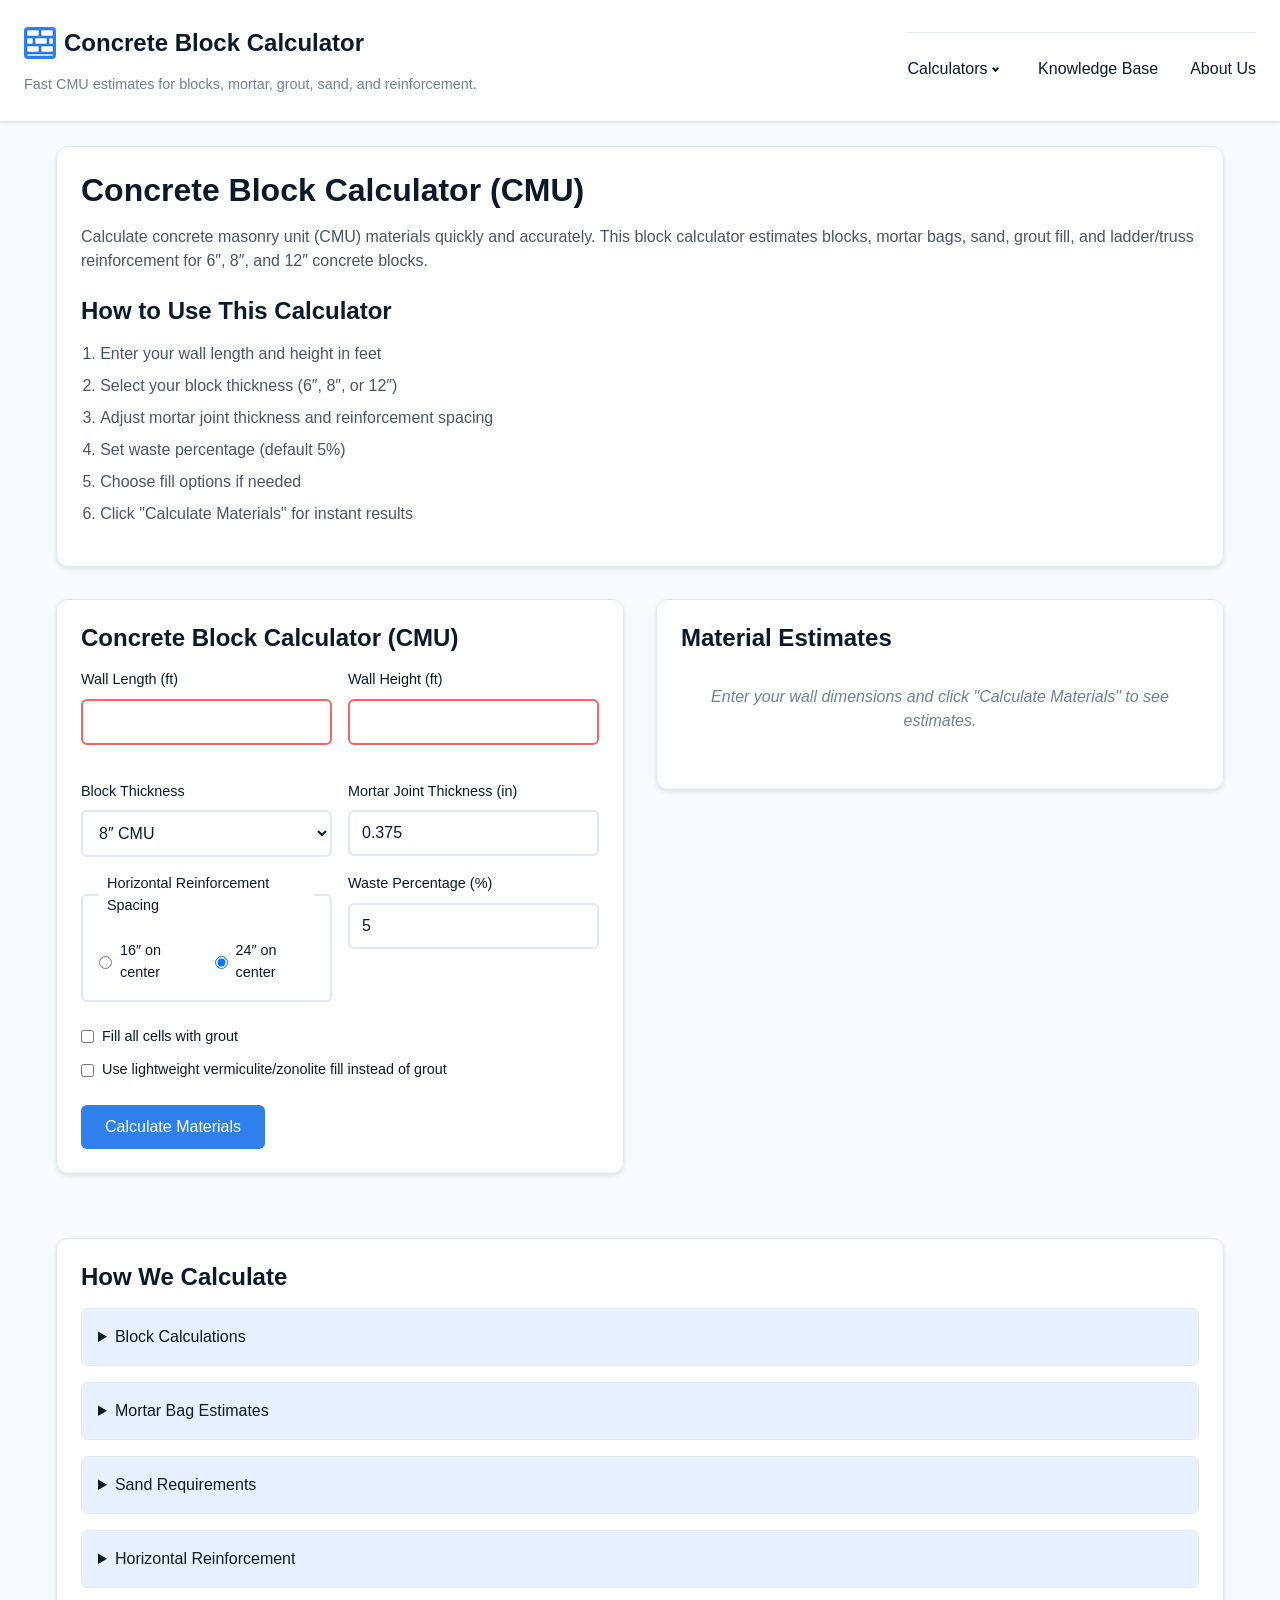
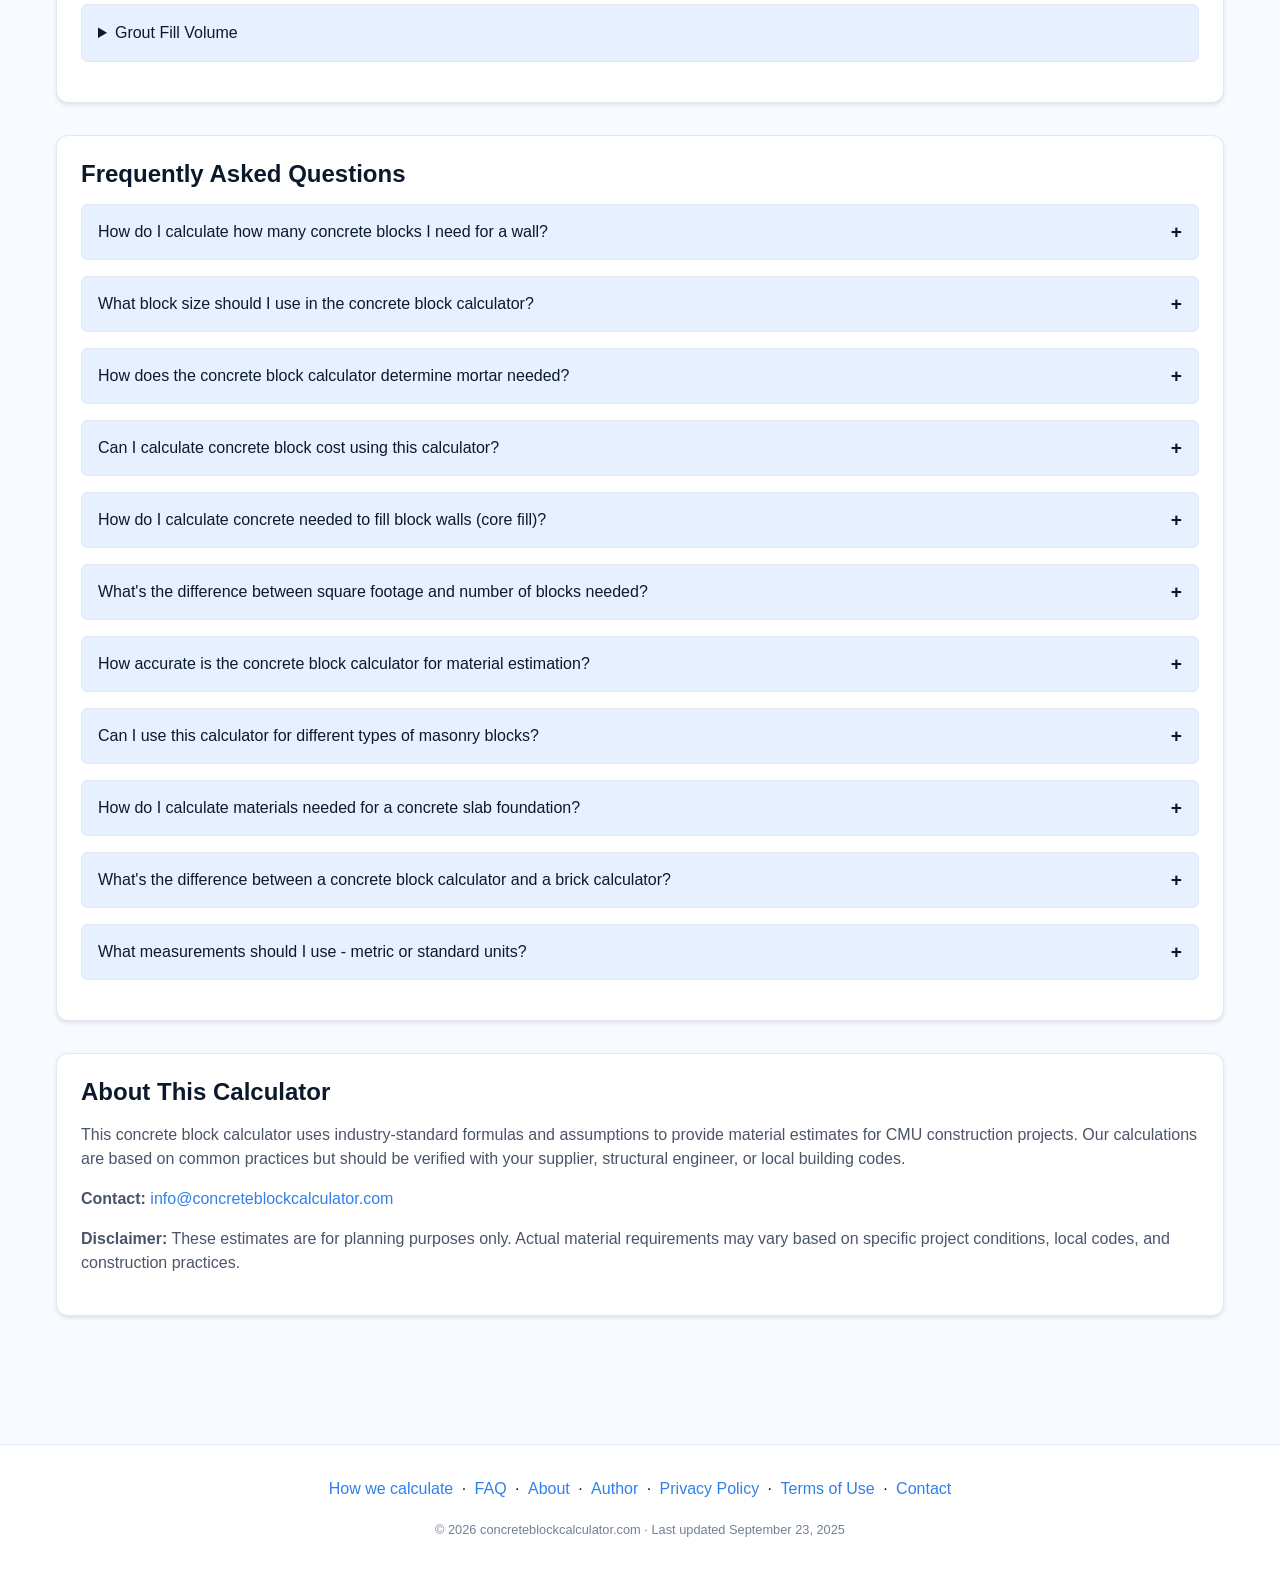
==== commit d3436c88: "Fix sticky mobile menu, optimize mobile header logic, remove remaining sticky CSS" ====
--- a/index.html
+++ b/index.html
@@ -31,7 +31,8 @@
     /* Critical CSS for above-the-fold */
     *,*::before,*::after{box-sizing:border-box}
     body{margin:0;font-family:-apple-system,BlinkMacSystemFont,"Segoe UI",Roboto,sans-serif;line-height:1.5;color:#0B1A2B;background:#F7FBFF}
-    .site-header{padding:1rem;text-align:center;background:#fff;box-shadow:0 1px 3px rgba(0,0,0,0.1)}
+    .site-header{position:relative;padding:1rem 1.5rem;background:#fff;box-shadow:0 1px 3px rgba(0,0,0,0.1);z-index:1000}
+    .header-container{display:flex;justify-content:space-between;align-items:center;max-width:1400px;margin:0 auto}
     .nav-menu{display:flex;justify-content:center;gap:1rem;margin:1rem 0}
     .nav-menu a{font-size:1rem;color:#0B1A2B;text-decoration:none}
     .nav-menu a:hover{text-decoration:underline}
@@ -49,7 +50,7 @@
   <header class="site-header">
     <div class="header-container">
       <div class="brand-group">
-        <a class="brand" href="/">
+        <a class="brand" href="./">
           <img src="favicon.svg" alt="" aria-hidden="true" width="32" height="32">
           <span>Concrete Block Calculator</span>
         </a>
@@ -64,17 +65,17 @@
         <div class="nav-item dropdown">
           <a class="nav-link dropdown-toggle" id="calculatorsDropdown" role="button" aria-expanded="false">Calculators</a>
           <div class="dropdown-menu" aria-labelledby="calculatorsDropdown">
-            <a href="/" class="dropdown-item">Concrete Block Calculator</a>
-            <a href="/retaining-wall/index.html" class="dropdown-item">Retaining Wall Calculator</a>
-            <a href="/block-weight/index.html" class="dropdown-item">Block Weight Calculator</a>
-            <a href="/fire-pit-planter/index.html" class="dropdown-item">Fire Pit & Planter Calculator</a>
+            <a href="./" class="dropdown-item active">Concrete Block Calculator</a>
+            <a href="retaining-wall/" class="dropdown-item">Retaining Wall Calculator</a>
+            <a href="block-weight/" class="dropdown-item">Block Weight Calculator</a>
+            <a href="fire-pit-planter/" class="dropdown-item">Fire Pit & Planter Calculator</a>
           </div>
         </div>
         <div class="nav-item">
-          <a href="/knowledge-base/" class="nav-link">Knowledge Base</a>
+          <a href="knowledge-base/" class="nav-link">Knowledge Base</a>
         </div>
         <div class="nav-item">
-          <a href="/about-us/" class="nav-link">About Us</a>
+          <a href="about-us/" class="nav-link">About Us</a>
         </div>
       </nav>
     </div>
@@ -444,10 +445,10 @@
     <nav>
       <a href="#how-we-calculate">How we calculate</a> · 
       <a href="#faq">FAQ</a> · 
-      <a href="/about">About</a> · 
-      <a href="/author">Author</a> · 
-      <a href="/privacy">Privacy Policy</a> · 
-      <a href="/terms">Terms of Use</a> · 
+      <a href="about-us/">About</a> · 
+      <a href="about-us/">Author</a> · 
+      <a href="privacy/">Privacy Policy</a> · 
+      <a href="terms/">Terms of Use</a> · 
       <a href="mailto:info@concreteblockcalculator.com">Contact</a>
     </nav>
     <small>
--- a/styles.css
+++ b/styles.css
@@ -88,11 +88,20 @@
 
 /* Layout */
 .site-header {
-  padding: 1rem;
-  text-align: center;
+  position: relative;
+  padding: 1rem 1.5rem;
   background: var(--bg-secondary);
   box-shadow: 0 1px 3px var(--shadow);
   border-bottom: 1px solid var(--border);
+  z-index: 1000;
+}
+
+.header-container {
+  display: flex;
+  justify-content: space-between;
+  align-items: center;
+  max-width: 1400px;
+  margin: 0 auto;
 }
 
 .brand {
@@ -275,34 +284,39 @@
 
 @media (max-width: 991px) {
   .header-container {
-    padding: 0 1rem;
+    padding: 0;
   }
   
   .menu-toggle {
     display: block;
+    margin-left: auto;
   }
   
   .main-nav {
-    position: fixed;
-    top: 70px;
+    position: absolute;
+    top: 100%;
     left: 0;
     width: 100%;
-    height: calc(100vh - 70px);
     background: var(--bg-secondary);
     flex-direction: column;
-    padding: 2rem;
-    gap: 1rem;
+    padding: 1.5rem 2rem;
+    gap: 0.5rem;
     align-items: flex-start;
-    transform: translateX(100%);
-    transition: transform 0.3s ease-in-out;
-    z-index: 1000;
-    border-top: 1px solid var(--border);
+    opacity: 0;
+    visibility: hidden;
+    transform: translateY(-10px);
+    transition: all 0.3s ease-in-out;
+    z-index: 999;
+    border-bottom: 1px solid var(--border);
+    box-shadow: 0 10px 15px -3px var(--shadow);
     margin-top: 0;
     display: flex;
   }
   
   .main-nav.active {
-    transform: translateX(0);
+    opacity: 1;
+    visibility: visible;
+    transform: translateY(0);
   }
   
   .nav-item {
@@ -352,8 +366,17 @@
 
 @media (min-width: 1024px) {
   .blog-layout {
-    grid-template-columns: minmax(0, 1fr) 320px;
+    grid-template-columns: 1fr 320px;
     padding: 0 1rem;
+    max-width: 1200px;
+  }
+}
+
+@media (min-width: 1280px) {
+  .blog-layout {
+    grid-template-columns: 280px 1fr 320px;
+    max-width: 1600px;
+    gap: 3rem;
   }
 }
 
@@ -361,8 +384,97 @@
   line-height: 1.8;
   font-size: 1.1rem;
   color: #374151;
-}
-
+  min-width: 0; /* Prevent grid breakout */
+}
+
+/* Table of Contents */
+.toc {
+  background: var(--bg-secondary);
+  border: 1px solid var(--border);
+  border-radius: 12px;
+  padding: 1.5rem;
+  margin-bottom: 2rem;
+  box-shadow: 0 4px 6px -1px var(--shadow);
+}
+
+.toc h3, .toc h4 {
+  margin: 0 0 1rem;
+  font-size: 1rem;
+  font-weight: 700;
+  color: var(--text-primary);
+  display: flex;
+  align-items: center;
+  gap: 0.5rem;
+}
+
+.toc ol {
+  margin: 0;
+  padding-left: 1.25rem;
+  list-style-type: decimal;
+}
+
+.toc li {
+  margin-bottom: 0.6rem;
+  font-size: 0.95rem;
+  line-height: 1.4;
+}
+
+.toc a {
+  color: var(--text-secondary);
+  text-decoration: none;
+  transition: all 0.2s;
+}
+
+.toc a:hover {
+  color: var(--primary);
+  text-decoration: underline;
+}
+
+@media (min-width: 1280px) {
+  .toc {
+    margin-bottom: 0;
+    font-size: 0.9rem;
+    border-color: transparent;
+    background: transparent;
+    box-shadow: none;
+    padding: 0;
+  }
+  
+  .toc h3, .toc h4 {
+    font-size: 0.85rem;
+    text-transform: uppercase;
+    letter-spacing: 0.05em;
+    color: var(--text-muted);
+    margin-bottom: 1.5rem;
+  }
+
+  .toc ol {
+    padding-left: 0;
+    list-style: none;
+    border-left: 2px solid var(--border);
+  }
+
+  .toc li {
+    margin-bottom: 0;
+    padding-left: 1rem;
+    position: relative;
+    left: -2px; /* overlap border */
+  }
+
+  .toc li a {
+    display: block;
+    padding: 0.5rem 0;
+    border-left: 2px solid transparent;
+    transition: all 0.2s;
+  }
+
+  .toc li a:hover {
+    color: var(--primary);
+    text-decoration: none;
+    border-left-color: var(--primary);
+    padding-left: 0.5rem;
+  }
+}
 .blog-main h2 {
   margin-top: 3rem;
   margin-bottom: 1.5rem;
@@ -372,6 +484,60 @@
   padding-bottom: 0.5rem;
 }
 
+.article-header {
+  background: linear-gradient(135deg, #0B1A2B 0%, #1a3a5c 100%);
+  border-radius: 20px;
+  padding: 3.5rem 2.5rem;
+  margin-bottom: 3rem;
+  color: #fff;
+  position: relative;
+  overflow: hidden;
+  box-shadow: 0 10px 30px var(--shadow-lg);
+  border: 1px solid rgba(255,255,255,0.1);
+}
+
+.article-header h1 {
+  color: #fff !important;
+  margin: 0 0 1rem;
+  font-size: clamp(1.8rem, 5vw, 2.5rem);
+  text-align: left;
+}
+
+.article-header p {
+  color: rgba(255,255,255,0.9) !important;
+  font-size: 1.1rem;
+  text-align: left;
+  max-width: 800px;
+}
+
+.article-meta {
+  display: flex;
+  flex-wrap: wrap;
+  gap: 1rem;
+  margin-bottom: 1.5rem;
+  font-size: 0.85rem;
+  color: rgba(255,255,255,0.7);
+}
+
+.article-meta span {
+  display: flex;
+  align-items: center;
+  gap: 0.4rem;
+}
+
+.badge {
+  display: inline-block;
+  padding: 0.2rem 0.75rem;
+  border-radius: 20px;
+  font-size: 0.75rem;
+  font-weight: 700;
+  text-transform: uppercase;
+  letter-spacing: 0.05em;
+}
+
+.badge-blue { background: rgba(37, 99, 235, 0.2); color: #93c5fd; border: 1px solid rgba(37, 99, 235, 0.3); }
+.badge-green { background: rgba(22, 163, 74, 0.2); color: #86efac; border: 1px solid rgba(22, 163, 74, 0.3); }
+
 .blog-main h3 {
   margin-top: 2.5rem;
   margin-bottom: 1rem;
@@ -383,14 +549,25 @@
   margin-bottom: 1.5rem;
 }
 
+/* Breadcrumbs */
 .breadcrumb {
-  margin-bottom: 1.5rem;
+  display: flex;
+  flex-wrap: wrap;
+  align-items: center;
   font-size: 0.9rem;
   color: var(--text-muted);
+  margin-bottom: 2rem;
+  padding: 0;
+  list-style: none;
 }
 
 .breadcrumb a {
-  color: var(--text-secondary);
+  color: var(--primary);
+  text-decoration: none;
+}
+
+.breadcrumb a:hover {
+  text-decoration: underline;
 }
 
 .breadcrumb span {
@@ -422,14 +599,15 @@
 }
 
 .article-header h1 {
-  color: #fff;
-  margin-bottom: 1rem;
+  color: #fff !important;
+  margin: 0 0 1rem;
   font-size: clamp(1.8rem, 5vw, 2.5rem);
 }
 
 .article-header p {
-  color: rgba(255,255,255,0.9);
+  color: rgba(255,255,255,0.9) !important;
   font-size: 1.1rem;
+  max-width: 800px;
 }
 
 .toc-btn {
@@ -469,6 +647,69 @@
   gap: 0.4rem;
 }
 
+/* Blog Layout System */
+.blog-layout {
+  display: grid;
+  grid-template-columns: 1fr 320px;
+  gap: 3rem;
+  align-items: start;
+  max-width: 1400px;
+  margin: 0 auto;
+  padding: 0 1.5rem;
+}
+
+.toc {
+  background: var(--bg-secondary);
+  border: 1px solid var(--border);
+  border-radius: 12px;
+  padding: 1.5rem;
+  box-shadow: 0 2px 4px var(--shadow);
+}
+
+.toc h3 {
+  font-size: 1.25rem;
+  margin-top: 0;
+  margin-bottom: 1.25rem;
+  color: var(--text-primary);
+  border-bottom: 2px solid var(--primary-light);
+  padding-bottom: 0.5rem;
+}
+
+.toc ol {
+  list-style: none;
+  padding: 0;
+  margin: 0;
+}
+
+.toc li {
+  margin-bottom: 0.75rem;
+}
+
+.toc a {
+  font-size: 0.9rem;
+  color: var(--text-secondary);
+  text-decoration: none;
+  transition: color 0.2s;
+  display: block;
+  line-height: 1.4;
+}
+
+.toc a:hover {
+  color: var(--primary);
+  text-decoration: underline;
+}
+
+.blog-main {
+  min-width: 0;
+}
+
+@media (max-width: 1200px) {
+  .blog-layout {
+    grid-template-columns: 1fr;
+    gap: 2rem;
+  }
+}
+
 .blog-sidebar {
   display: flex;
   flex-direction: column;
@@ -518,7 +759,8 @@
   margin-bottom: 0.25rem;
 }
 
-.latest-posts-list a:hover {
+.latest-posts-list a:hover,
+.latest-posts-list a.active {
   color: var(--primary);
   text-decoration: none;
 }
@@ -722,14 +964,7 @@
   gap: 0.5rem;
 }
 
-/* Article Page Styles */
-.article-header {
-  margin-bottom: 3rem;
-  text-align: center;
-  max-width: 800px;
-  margin-left: auto;
-  margin-right: auto;
-}
+/* Article Content Area */
 
 .article-content {
   max-width: 800px;
